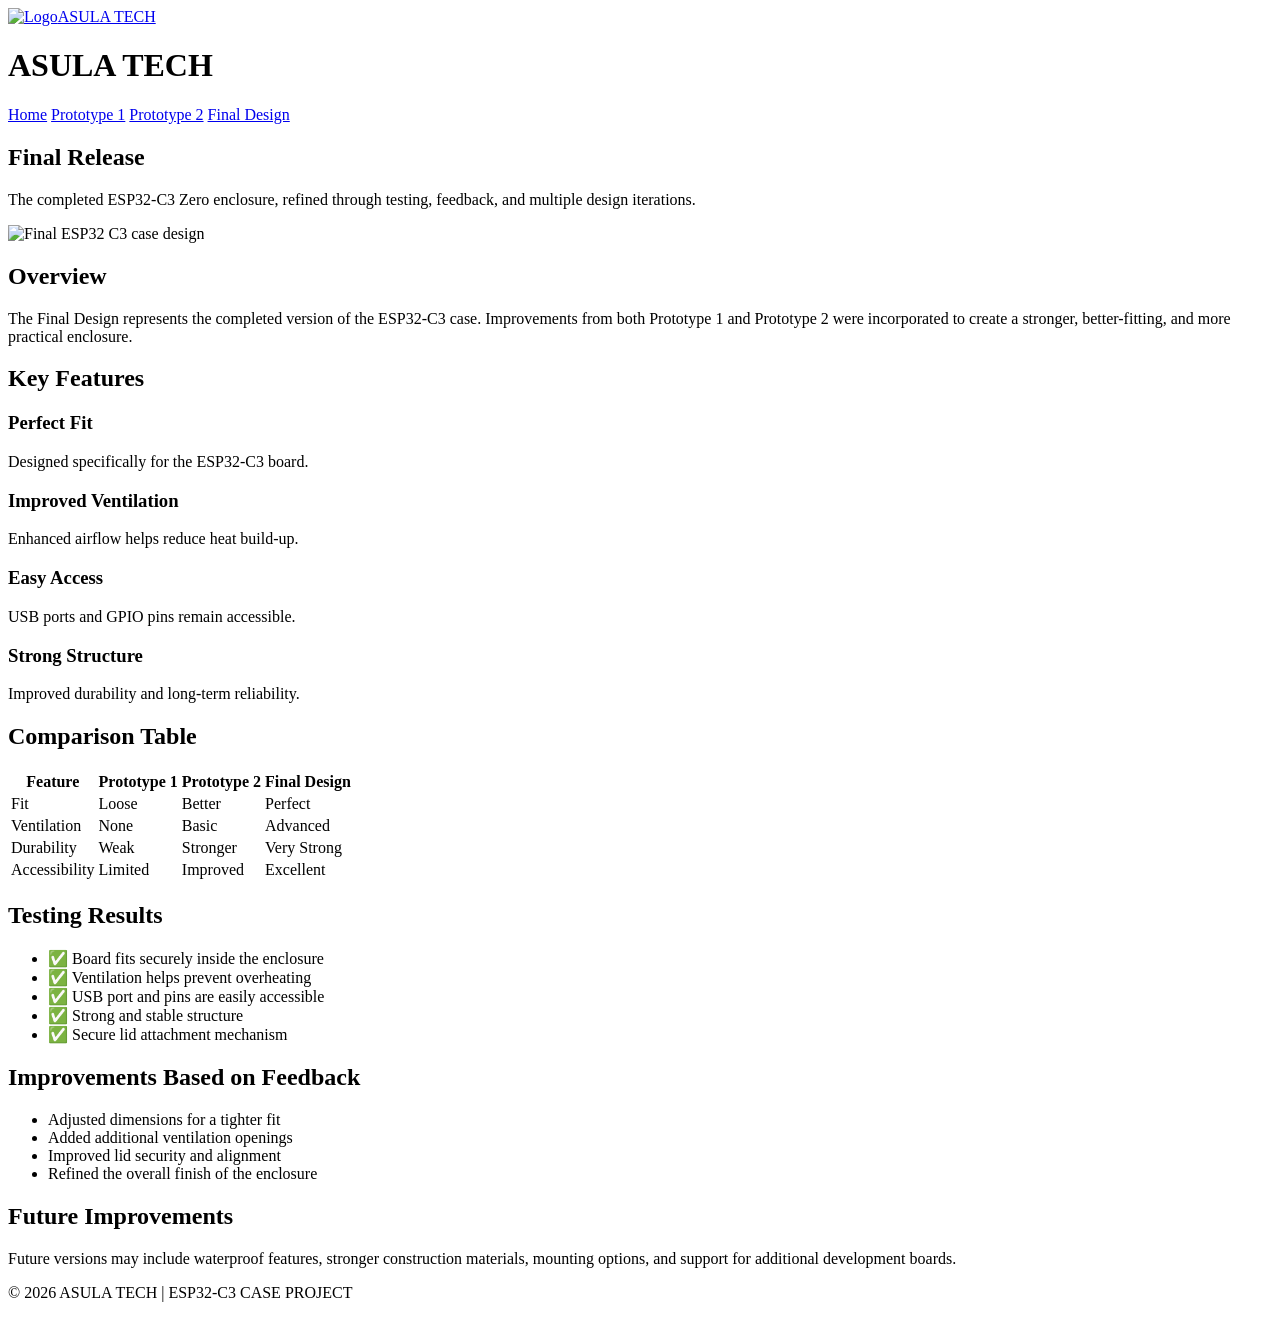
==== final.html @ 2a3a60ed "Add files via upload" ====
<!DOCTYPE html>

<html lang="en">
    <header>


        <a href="Index.html">

        <img src="Images/Logo.png" alt="Logo" width="120" 


        <h1>ASULA TECH</h1>

    </div>


<head>

    <meta charset="UTF-8">

    <meta name="viewport" content="width=device-width, initial-scale=1.0">

    <title>Final Release | ESP32-C3 Case Project</title>

    <link rel="stylesheet" href="style.css">

</head>


<body>


<div class="glow glow1"></div>

<div class="glow glow2"></div>


<header>


    <div class="logo-section">

        <a href="index.html">

         

        </a>

        <h1>ASULA TECH</h1>

    </div>


    <nav>

        <a href="index.html">Home</a>

        <a href="prototype1.html">Prototype 1</a>

        <a href="prototype2.html">Prototype 2</a>

        <a href="final.html">Final Design</a>

    </nav>


</header>


<section class="page-hero">


    <h2>Final Release</h2>


    <p>

        The completed ESP32-C3 Zero enclosure, refined through testing,

        feedback, and multiple design iterations.

    </p>


</section>


<main>


    <d


       

            main>
 
 
            <img src="images/final.png" alt="Final ESP32 C3 case design" width="600" height="600">
        </div>


    </div>


    <div class="glass-card">


        <h2>Overview</h2>


        <p>

            The Final Design represents the completed version of the ESP32-C3

            case. Improvements from both Prototype 1 and Prototype 2 were

            incorporated to create a stronger, better-fitting, and more

            practical enclosure.

        </p>


    </div>


    <div class="glass-card">


        <h2>Key Features</h2>


        <div class="feature-grid">


            <div class="feature-box">

                <h3>Perfect Fit</h3>

                <p>Designed specifically for the ESP32-C3 board.</p>

            </div>


            <div class="feature-box">

                <h3>Improved Ventilation</h3>

                <p>Enhanced airflow helps reduce heat build-up.</p>

            </div>


            <div class="feature-box">

                <h3>Easy Access</h3>

                <p>USB ports and GPIO pins remain accessible.</p>

            </div>


            <div class="feature-box">

                <h3>Strong Structure</h3>

                <p>Improved durability and long-term reliability.</p>

            </div>


        </div>


    </div>


    <div class="glass-card">


        <h2>Comparison Table</h2>


        <table>

            <tr>

                <th>Feature</th>

                <th>Prototype 1</th>

                <th>Prototype 2</th>

                <th>Final Design</th>

            </tr>


            <tr>

                <td>Fit</td>

                <td>Loose</td>

                <td>Better</td>

                <td>Perfect</td>

            </tr>


            <tr>

                <td>Ventilation</td>

                <td>None</td>

                <td>Basic</td>

                <td>Advanced</td>

            </tr>


            <tr>

                <td>Durability</td>

                <td>Weak</td>

                <td>Stronger</td>

                <td>Very Strong</td>

            </tr>


            <tr>

                <td>Accessibility</td>

                <td>Limited</td>

                <td>Improved</td>

                <td>Excellent</td>

            </tr>

        </table>


    </div>


    <div class="glass-card">


        <h2>Testing Results</h2>


        <ul class="tech-list">

            <li>✅ Board fits securely inside the enclosure</li>

            <li>✅ Ventilation helps prevent overheating</li>

            <li>✅ USB port and pins are easily accessible</li>

            <li>✅ Strong and stable structure</li>

            <li>✅ Secure lid attachment mechanism</li>

        </ul>


    </div>


    <div class="glass-card">


        <h2>Improvements Based on Feedback</h2>


        <ul class="tech-list">

            <li>Adjusted dimensions for a tighter fit</li>

            <li>Added additional ventilation openings</li>

            <li>Improved lid security and alignment</li>

            <li>Refined the overall finish of the enclosure</li>

        </ul>


    </div>


    <div class="glass-card">


        <h2>Future Improvements</h2>


        <p>

            Future versions may include waterproof features, stronger

            construction materials, mounting options, and support for

            additional development boards.

        </p>


    </div>


</main>


<footer>

    <p>© 2026 ASULA TECH | ESP32-C3 CASE PROJECT</p>

</footer>


</body>

</html>
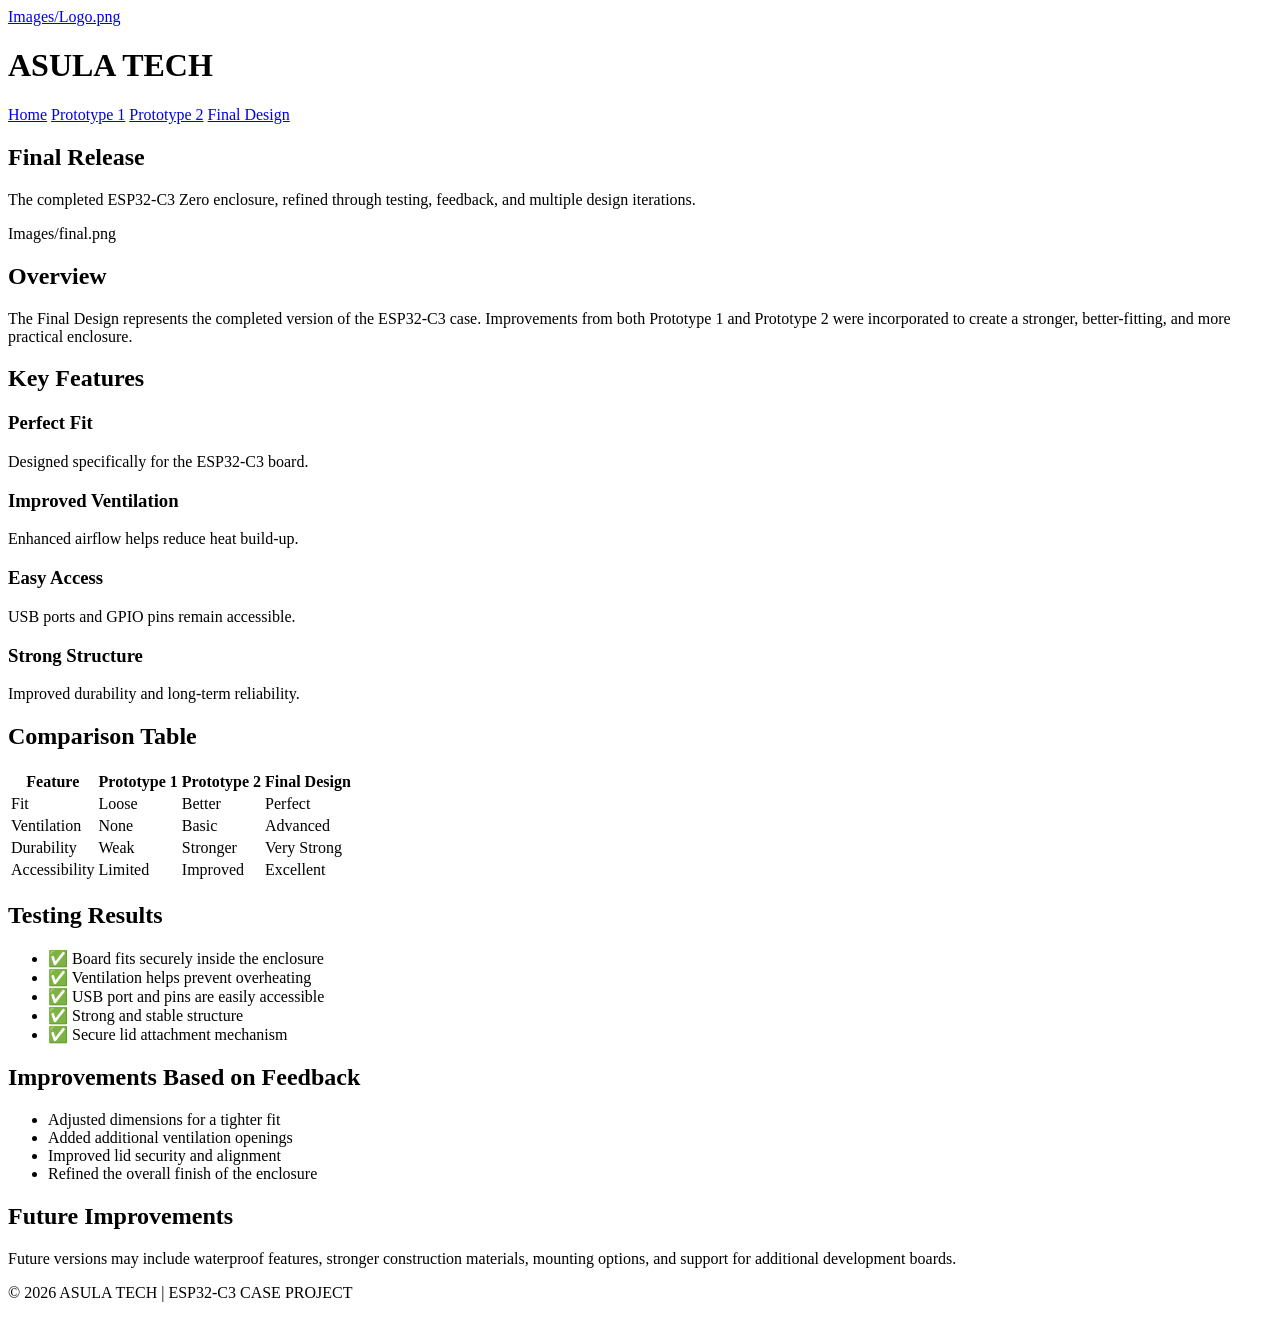
==== commit 1d319e6c: "Update final.html" ====
--- a/final.html
+++ b/final.html
@@ -1,335 +1,186 @@
 <!DOCTYPE html>
-
 <html lang="en">
-    <header>
-
-
-        <a href="Index.html">
-
-        <img src="Images/Logo.png" alt="Logo" width="120" 
-
-
-        <h1>ASULA TECH</h1>
-
-    </div>
-
 
 <head>
-
     <meta charset="UTF-8">
-
     <meta name="viewport" content="width=device-width, initial-scale=1.0">
-
     <title>Final Release | ESP32-C3 Case Project</title>
-
     <link rel="stylesheet" href="style.css">
-
 </head>
-
 
 <body>
 
+    <div class="glow glow1"></div>
+    <div class="glow glow2"></div>
 
-<div class="glow glow1"></div>
+    <header>
 
-<div class="glow glow2"></div>
-
-
-<header>
-
-
-    <div class="logo-section">
-
-        <a href="index.html">
-
-         
-
-        </a>
-
-        <h1>ASULA TECH</h1>
-
-    </div>
-
-
-    <nav>
-
-        <a href="index.html">Home</a>
-
-        <a href="prototype1.html">Prototype 1</a>
-
-        <a href="prototype2.html">Prototype 2</a>
-
-        <a href="final.html">Final Design</a>
-
-    </nav>
-
-
-</header>
-
-
-<section class="page-hero">
-
-
-    <h2>Final Release</h2>
-
-
-    <p>
-
-        The completed ESP32-C3 Zero enclosure, refined through testing,
-
-        feedback, and multiple design iterations.
-
-    </p>
-
-
-</section>
-
-
-<main>
-
-
-    <d
-
-
-       
-
-            main>
- 
- 
-            <img src="images/final.png" alt="Final ESP32 C3 case design" width="600" height="600">
+        <div class="logo-section">
+            <a href="index.html">
+                Images/Logo.png
+            </a>
+            <h1>ASULA TECH</h1>
         </div>
 
+        <nav>
+            <a href="index.html">Home</a>
+            <a href="prototype1.html">Prototype 1</a>
+            <a href="prototype2.html">Prototype 2</a>
+            <a href="final.html">Final Design</a>
+        </nav>
 
-    </div>
+    </header>
 
+    <section class="page-hero">
 
-    <div class="glass-card">
-
-
-        <h2>Overview</h2>
-
+        <h2>Final Release</h2>
 
         <p>
-
-            The Final Design represents the completed version of the ESP32-C3
-
-            case. Improvements from both Prototype 1 and Prototype 2 were
-
-            incorporated to create a stronger, better-fitting, and more
-
-            practical enclosure.
-
+            The completed ESP32-C3 Zero enclosure, refined through testing,
+            feedback, and multiple design iterations.
         </p>
 
+    </section>
 
-    </div>
+    <main>
 
+        <div class="glass-card">
 
-    <div class="glass-card">
+            Images/final.png
 
+        </div>
 
-        <h2>Key Features</h2>
+        <div class="glass-card">
 
+            <h2>Overview</h2>
 
-        <div class="feature-grid">
+            <p>
+                The Final Design represents the completed version of the ESP32-C3
+                case. Improvements from both Prototype 1 and Prototype 2 were
+                incorporated to create a stronger, better-fitting, and more
+                practical enclosure.
+            </p>
 
+        </div>
 
-            <div class="feature-box">
+        <div class="glass-card">
 
-                <h3>Perfect Fit</h3>
+            <h2>Key Features</h2>
 
-                <p>Designed specifically for the ESP32-C3 board.</p>
+            <div class="feature-grid">
+
+                <div class="feature-box">
+                    <h3>Perfect Fit</h3>
+                    <p>Designed specifically for the ESP32-C3 board.</p>
+                </div>
+
+                <div class="feature-box">
+                    <h3>Improved Ventilation</h3>
+                    <p>Enhanced airflow helps reduce heat build-up.</p>
+                </div>
+
+                <div class="feature-box">
+                    <h3>Easy Access</h3>
+                    <p>USB ports and GPIO pins remain accessible.</p>
+                </div>
+
+                <div class="feature-box">
+                    <h3>Strong Structure</h3>
+                    <p>Improved durability and long-term reliability.</p>
+                </div>
 
             </div>
 
+        </div>
 
-            <div class="feature-box">
+        <div class="glass-card">
 
-                <h3>Improved Ventilation</h3>
+            <h2>Comparison Table</h2>
 
-                <p>Enhanced airflow helps reduce heat build-up.</p>
+            <table>
+                <tr>
+                    <th>Feature</th>
+                    <th>Prototype 1</th>
+                    <th>Prototype 2</th>
+                    <th>Final Design</th>
+                </tr>
 
-            </div>
+                <tr>
+                    <td>Fit</td>
+                    <td>Loose</td>
+                    <td>Better</td>
+                    <td>Perfect</td>
+                </tr>
 
+                <tr>
+                    <td>Ventilation</td>
+                    <td>None</td>
+                    <td>Basic</td>
+                    <td>Advanced</td>
+                </tr>
 
-            <div class="feature-box">
+                <tr>
+                    <td>Durability</td>
+                    <td>Weak</td>
+                    <td>Stronger</td>
+                    <td>Very Strong</td>
+                </tr>
 
-                <h3>Easy Access</h3>
-
-                <p>USB ports and GPIO pins remain accessible.</p>
-
-            </div>
-
-
-            <div class="feature-box">
-
-                <h3>Strong Structure</h3>
-
-                <p>Improved durability and long-term reliability.</p>
-
-            </div>
-
+                <tr>
+                    <td>Accessibility</td>
+                    <td>Limited</td>
+                    <td>Improved</td>
+                    <td>Excellent</td>
+                </tr>
+            </table>
 
         </div>
 
+        <div class="glass-card">
 
-    </div>
+            <h2>Testing Results</h2>
 
+            <ul class="tech-list">
+                <li>✅ Board fits securely inside the enclosure</li>
+                <li>✅ Ventilation helps prevent overheating</li>
+                <li>✅ USB port and pins are easily accessible</li>
+                <li>✅ Strong and stable structure</li>
+                <li>✅ Secure lid attachment mechanism</li>
+            </ul>
 
-    <div class="glass-card">
+        </div>
 
+        <div class="glass-card">
 
-        <h2>Comparison Table</h2>
+            <h2>Improvements Based on Feedback</h2>
 
+            <ul class="tech-list">
+                <li>Adjusted dimensions for a tighter fit</li>
+                <li>Added additional ventilation openings</li>
+                <li>Improved lid security and alignment</li>
+                <li>Refined the overall finish of the enclosure</li>
+            </ul>
 
-        <table>
+        </div>
 
-            <tr>
+        <div class="glass-card">
 
-                <th>Feature</th>
+            <h2>Future Improvements</h2>
 
-                <th>Prototype 1</th>
+            <p>
+                Future versions may include waterproof features, stronger
+                construction materials, mounting options, and support for
+                additional development boards.
+            </p>
 
-                <th>Prototype 2</th>
+        </div>
 
-                <th>Final Design</th>
+    </main>
 
-            </tr>
-
-
-            <tr>
-
-                <td>Fit</td>
-
-                <td>Loose</td>
-
-                <td>Better</td>
-
-                <td>Perfect</td>
-
-            </tr>
-
-
-            <tr>
-
-                <td>Ventilation</td>
-
-                <td>None</td>
-
-                <td>Basic</td>
-
-                <td>Advanced</td>
-
-            </tr>
-
-
-            <tr>
-
-                <td>Durability</td>
-
-                <td>Weak</td>
-
-                <td>Stronger</td>
-
-                <td>Very Strong</td>
-
-            </tr>
-
-
-            <tr>
-
-                <td>Accessibility</td>
-
-                <td>Limited</td>
-
-                <td>Improved</td>
-
-                <td>Excellent</td>
-
-            </tr>
-
-        </table>
-
-
-    </div>
-
-
-    <div class="glass-card">
-
-
-        <h2>Testing Results</h2>
-
-
-        <ul class="tech-list">
-
-            <li>✅ Board fits securely inside the enclosure</li>
-
-            <li>✅ Ventilation helps prevent overheating</li>
-
-            <li>✅ USB port and pins are easily accessible</li>
-
-            <li>✅ Strong and stable structure</li>
-
-            <li>✅ Secure lid attachment mechanism</li>
-
-        </ul>
-
-
-    </div>
-
-
-    <div class="glass-card">
-
-
-        <h2>Improvements Based on Feedback</h2>
-
-
-        <ul class="tech-list">
-
-            <li>Adjusted dimensions for a tighter fit</li>
-
-            <li>Added additional ventilation openings</li>
-
-            <li>Improved lid security and alignment</li>
-
-            <li>Refined the overall finish of the enclosure</li>
-
-        </ul>
-
-
-    </div>
-
-
-    <div class="glass-card">
-
-
-        <h2>Future Improvements</h2>
-
-
-        <p>
-
-            Future versions may include waterproof features, stronger
-
-            construction materials, mounting options, and support for
-
-            additional development boards.
-
-        </p>
-
-
-    </div>
-
-
-</main>
-
-
-<footer>
-
-    <p>© 2026 ASULA TECH | ESP32-C3 CASE PROJECT</p>
-
-</footer>
-
+    <footer>
+        <p>© 2026 ASULA TECH | ESP32-C3 CASE PROJECT</p>
+    </footer>
 
 </body>
 
-</html>+</html>
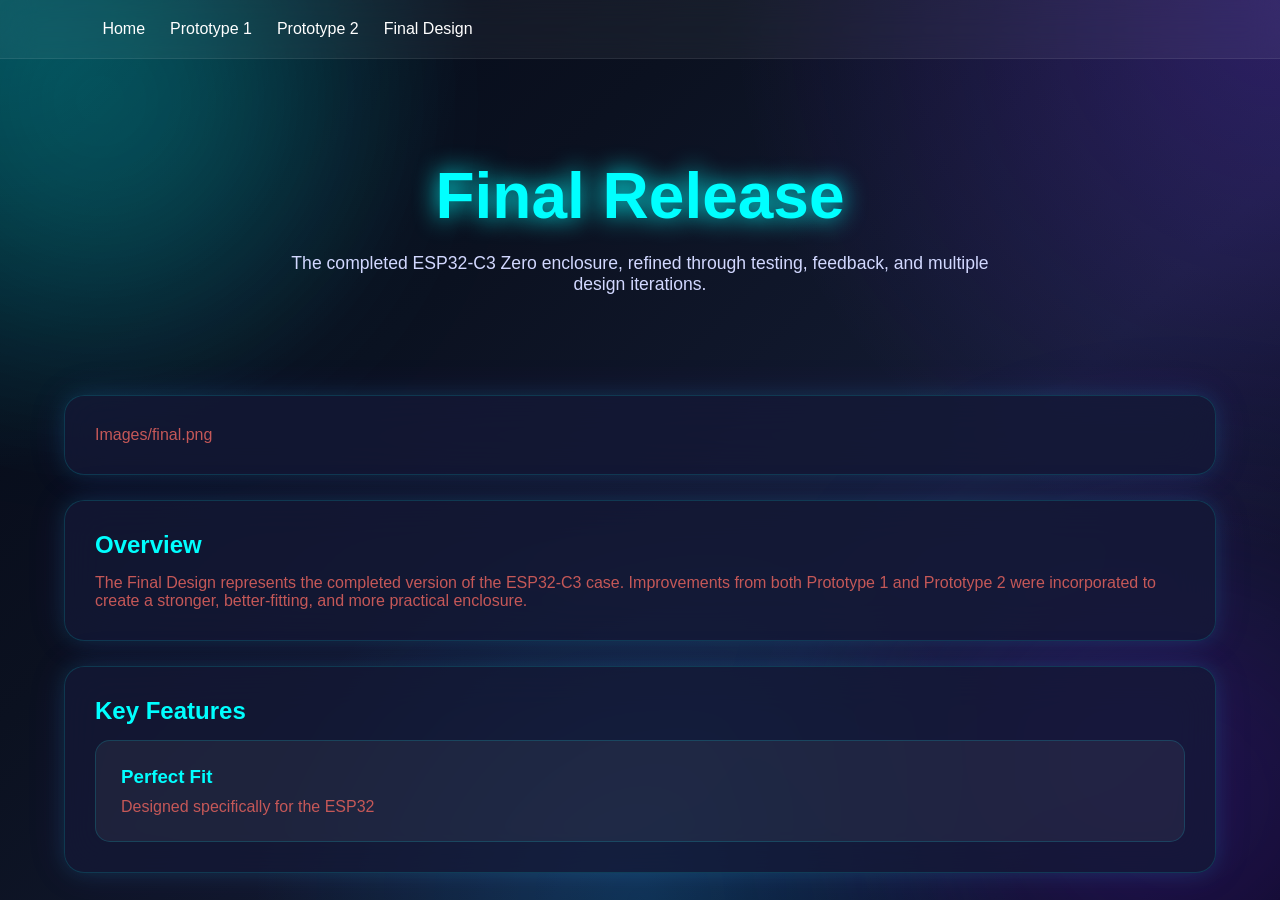
==== commit 068ef808: "Update final.html" ====
--- a/final.html
+++ b/final.html
@@ -45,9 +45,7 @@
     <main>
 
         <div class="glass-card">
-
             Images/final.png
-
         </div>
 
         <div class="glass-card">
@@ -71,116 +69,4 @@
 
                 <div class="feature-box">
                     <h3>Perfect Fit</h3>
-                    <p>Designed specifically for the ESP32-C3 board.</p>
-                </div>
-
-                <div class="feature-box">
-                    <h3>Improved Ventilation</h3>
-                    <p>Enhanced airflow helps reduce heat build-up.</p>
-                </div>
-
-                <div class="feature-box">
-                    <h3>Easy Access</h3>
-                    <p>USB ports and GPIO pins remain accessible.</p>
-                </div>
-
-                <div class="feature-box">
-                    <h3>Strong Structure</h3>
-                    <p>Improved durability and long-term reliability.</p>
-                </div>
-
-            </div>
-
-        </div>
-
-        <div class="glass-card">
-
-            <h2>Comparison Table</h2>
-
-            <table>
-                <tr>
-                    <th>Feature</th>
-                    <th>Prototype 1</th>
-                    <th>Prototype 2</th>
-                    <th>Final Design</th>
-                </tr>
-
-                <tr>
-                    <td>Fit</td>
-                    <td>Loose</td>
-                    <td>Better</td>
-                    <td>Perfect</td>
-                </tr>
-
-                <tr>
-                    <td>Ventilation</td>
-                    <td>None</td>
-                    <td>Basic</td>
-                    <td>Advanced</td>
-                </tr>
-
-                <tr>
-                    <td>Durability</td>
-                    <td>Weak</td>
-                    <td>Stronger</td>
-                    <td>Very Strong</td>
-                </tr>
-
-                <tr>
-                    <td>Accessibility</td>
-                    <td>Limited</td>
-                    <td>Improved</td>
-                    <td>Excellent</td>
-                </tr>
-            </table>
-
-        </div>
-
-        <div class="glass-card">
-
-            <h2>Testing Results</h2>
-
-            <ul class="tech-list">
-                <li>✅ Board fits securely inside the enclosure</li>
-                <li>✅ Ventilation helps prevent overheating</li>
-                <li>✅ USB port and pins are easily accessible</li>
-                <li>✅ Strong and stable structure</li>
-                <li>✅ Secure lid attachment mechanism</li>
-            </ul>
-
-        </div>
-
-        <div class="glass-card">
-
-            <h2>Improvements Based on Feedback</h2>
-
-            <ul class="tech-list">
-                <li>Adjusted dimensions for a tighter fit</li>
-                <li>Added additional ventilation openings</li>
-                <li>Improved lid security and alignment</li>
-                <li>Refined the overall finish of the enclosure</li>
-            </ul>
-
-        </div>
-
-        <div class="glass-card">
-
-            <h2>Future Improvements</h2>
-
-            <p>
-                Future versions may include waterproof features, stronger
-                construction materials, mounting options, and support for
-                additional development boards.
-            </p>
-
-        </div>
-
-    </main>
-
-    <footer>
-        <p>© 2026 ASULA TECH | ESP32-C3 CASE PROJECT</p>
-    </footer>
-
-</body>
-
-</html>
+                    <p>Designed specifically for the ESP32
--- a/style.css
+++ b/style.css
@@ -0,0 +1,794 @@
+
+
+
+/* =========================
+
+   RESET
+
+========================= */
+
+
+*{
+
+    margin:0;
+
+    padding:0;
+
+    box-sizing:border-box;
+
+}
+
+
+html{
+
+    scroll-behavior:smooth;
+
+}
+
+
+body{
+
+    font-family:'Poppins',sans-serif;
+
+    color:rgb(197, 88, 88);
+
+    min-height:100vh;
+
+    overflow-x:hidden;
+
+
+    background:
+
+        radial-gradient(circle at top left, rgba(0,255,255,0.22), transparent 30%),
+
+        radial-gradient(circle at top right, rgba(123,47,255,0.25), transparent 35%),
+
+        radial-gradient(circle at bottom center, rgba(0,170,255,0.18), transparent 35%),
+
+        linear-gradient(
+
+            135deg,
+
+            #050816,
+
+            #0b1120,
+
+            #141c34,
+
+            #050816
+
+        );
+
+}
+
+
+/* =========================
+
+   FLOATING GLOWS
+
+========================= */
+
+
+.glow{
+
+    position:fixed;
+
+    border-radius:50%;
+
+    filter:blur(120px);
+
+    z-index:-1;
+
+}
+
+
+.glow1{
+
+    width:400px;
+
+    height:400px;
+
+    background:#00ffff;
+
+    top:-100px;
+
+    left:-100px;
+
+    opacity:0.2;
+
+}
+
+
+.glow2{
+
+    width:500px;
+
+    height:500px;
+
+    background:#7b2fff;
+
+    right:-150px;
+
+    bottom:-150px;
+
+    opacity:0.2;
+
+}
+
+
+/* =========================
+
+   HEADER
+
+========================= */
+
+
+header{
+
+    display:flex;
+
+    justify-content:space-between;
+
+    align-items:center;
+
+    padding:20px 8%;
+
+
+    background:rgba(255,255,255,0.05);
+
+    backdrop-filter:blur(16px);
+
+
+    border-bottom:1px solid rgba(255,255,255,0.08);
+
+}
+
+
+header{
+    position: relative;
+}
+
+.logo-section{
+    position: absolute;
+    top: 10px;
+    left: 10020px;
+}
+
+header h1{
+
+    font-family:'Orbitron',sans-serif;
+
+    color:#00ffff;
+
+    letter-spacing:2px;
+
+}
+
+
+/* =========================
+
+   NAVIGATION
+
+========================= */
+
+
+nav{
+
+    display:flex;
+
+    gap:25px;
+
+}
+
+
+nav a{
+
+    color:white;
+
+    text-decoration:none;
+
+    font-weight:500;
+
+    transition:0.3s;
+
+}
+
+
+nav a:hover{
+
+    color:#00ffff;
+
+    text-shadow:0 0 15px #00ffff;
+
+}
+
+
+/* =========================
+
+   HERO
+
+========================= */
+
+
+.hero,
+
+.page-hero{
+
+    text-align:center;
+
+    padding:100px 10%;
+
+}
+
+
+.hero h2,
+
+.page-hero h2{
+
+    font-family:'Orbitron',sans-serif;
+
+    font-size:4rem;
+
+    color:#00ffff;
+
+    text-shadow:0 0 25px #00ffff;
+
+    margin-bottom:20px;
+
+}
+
+
+.hero p,
+
+.page-hero p{
+
+    max-width:750px;
+
+    margin:auto;
+
+    color:#d2d8ff;
+
+    font-size:1.1rem;
+
+}
+
+
+/* =========================
+
+   MAIN
+
+========================= */
+
+
+main{
+
+    width:90%;
+
+    max-width:1300px;
+
+    margin:auto;
+
+}
+
+
+/* =========================
+
+   GLASS CARDS
+
+========================= */
+
+
+.glass-card{
+
+    background:rgba(20,25,55,0.75);
+
+    backdrop-filter:blur(20px);
+
+
+    border-radius:20px;
+
+    padding:30px;
+
+    margin-bottom:25px;
+
+
+    border:1px solid rgba(0,255,255,0.15);
+
+
+    box-shadow:
+
+    0 0 20px rgba(0,255,255,0.12),
+
+    0 0 40px rgba(123,47,255,0.1);
+
+
+    transition:0.3s;
+
+}
+
+
+.glass-card:hover{
+
+    transform:translateY(-5px);
+
+}
+
+
+.glass-card h2{
+
+    color:#00ffff;
+
+    margin-bottom:15px;
+
+}
+
+
+/* =========================
+
+   CONTENT LAYOUT
+
+========================= */
+
+
+.content-layout{
+
+    display:grid;
+
+    grid-template-columns:65% 35%;
+
+    gap:30px;
+
+    align-items:start;
+
+}
+
+
+.prototype-grid{
+
+    display:grid;
+
+    grid-template-columns:1fr 1fr;
+
+    gap:30px;
+
+}
+
+
+/* =========================
+
+   TEXT
+
+========================= */
+
+
+.text-section p{
+
+    margin-bottom:20px;
+
+    line-height:1.8;
+
+}
+
+
+.text-section ul,
+
+.tech-list{
+
+    list-style:none;
+
+}
+
+
+.text-section li,
+
+.tech-list li{
+
+    padding:15px;
+
+    margin-bottom:12px;
+
+
+    background:rgba(255,255,255,0.05);
+
+
+    border-left:4px solid #00ffff;
+
+    border-radius:10px;
+
+}
+
+
+/* =========================
+
+   IMAGES
+
+========================= */
+
+
+.image-section{
+
+    display:flex;
+
+    justify-content:center;
+
+    align-items:center;
+
+}
+
+
+.image-section img,
+
+.image-card img{
+
+    width:100%;
+
+    max-width:500px;
+
+
+    border-radius:20px;
+
+
+    box-shadow:
+
+    0 0 20px rgba(0,255,255,0.15),
+
+    0 0 40px rgba(123,47,255,0.12);
+
+
+    transition:0.3s;
+
+}
+
+
+.image-section img:hover,
+
+.image-card img:hover{
+
+    transform:scale(1.03);
+
+}
+
+
+/* =========================
+
+   FEATURE BOXES
+
+========================= */
+
+
+.feature-grid{
+
+    display:grid;
+
+    grid-template-columns:repeat(auto-fit,minmax(220px,1fr));
+
+    gap:20px;
+
+}
+
+
+.feature-box{
+
+    background:rgba(255,255,255,0.05);
+
+
+    padding:25px;
+
+    border-radius:15px;
+
+
+    border:1px solid rgba(0,255,255,0.15);
+
+}
+
+
+.feature-box h3{
+
+    color:#00ffff;
+
+    margin-bottom:10px;
+
+}
+
+
+/* =========================
+
+   BUTTONS
+
+========================= */
+
+
+button,
+
+.btn{
+
+    display:inline-block;
+
+
+    padding:14px 28px;
+
+
+    border:none;
+
+    border-radius:30px;
+
+
+    color:white;
+
+    text-decoration:none;
+
+
+    cursor:pointer;
+
+
+    background:
+
+    linear-gradient(
+
+        90deg,
+
+        #00ffff,
+
+        #7b2fff
+
+    );
+
+
+    transition:0.3s;
+
+}
+
+
+button:hover,
+
+.btn:hover{
+
+    box-shadow:0 0 25px #00ffff;
+
+}
+
+
+/* =========================
+
+   FORMS
+
+========================= */
+
+
+form{
+
+    display:flex;
+
+    flex-direction:column;
+
+    gap:15px;
+
+}
+
+
+input,
+
+textarea{
+
+    width:100%;
+
+    padding:15px;
+
+
+    border:none;
+
+    border-radius:12px;
+
+
+    color:white;
+
+
+    background:rgba(255,255,255,0.08);
+
+}
+
+
+input:focus,
+
+textarea:focus{
+
+    outline:1px solid #00ffff;
+
+}
+
+
+/* =========================
+
+   TABLES
+
+========================= */
+
+
+table{
+
+    width:100%;
+
+    border-collapse:collapse;
+
+    margin-top:20px;
+
+}
+
+
+table th{
+
+    background:rgba(0,255,255,0.15);
+
+    color:#00ffff;
+
+}
+
+
+table th,
+
+table td{
+
+    padding:15px;
+
+    text-align:center;
+
+    border:1px solid rgba(255,255,255,0.1);
+
+}
+
+
+table tr:hover{
+
+    background:rgba(255,255,255,0.05);
+
+}
+
+
+/* =========================
+
+   PROGRESS BAR
+
+========================= */
+
+
+.progress-container{
+
+    margin-top:20px;
+
+}
+
+
+.progress-label{
+
+    margin-bottom:10px;
+
+    color:#00ffff;
+
+}
+
+
+.progress-bar{
+
+    height:14px;
+
+    width:100%;
+
+
+    background:rgba(255,255,255,0.08);
+
+
+    border-radius:30px;
+
+    overflow:hidden;
+
+}
+
+
+.progress-fill{
+
+    height:100%;
+
+
+    background:
+
+    linear-gradient(
+
+        90deg,
+
+        #00ffff,
+
+        #7b2fff
+
+    );
+
+
+    box-shadow:0 0 20px #00ffff;
+
+}
+
+
+/* =========================
+
+   FOOTER
+
+========================= */
+
+
+footer{
+
+    margin-top:50px;
+
+
+    background:rgba(255,255,255,0.05);
+
+
+    backdrop-filter:blur(12px);
+
+
+    text-align:center;
+
+
+    padding:25px;
+
+
+    color:#bdbdbd;
+
+}
+
+
+/* =========================
+
+   MOBILE
+
+========================= */
+
+
+@media(max-width:900px){
+
+
+    header{
+
+        flex-direction:column;
+
+        gap:20px;
+
+    }
+
+
+    nav{
+
+        flex-wrap:wrap;
+
+        justify-content:center;
+
+    }
+
+
+    .content-layout,
+
+    .prototype-grid{
+
+        grid-template-columns:1fr;
+
+    }
+
+
+    .hero h2,
+
+    .page-hero h2{
+
+        font-size:2.4rem;
+
+    }
+
+
+    .logo-section{
+
+        flex-direction:column;
+
+        text-align:center;
+
+    }
+
+}
+
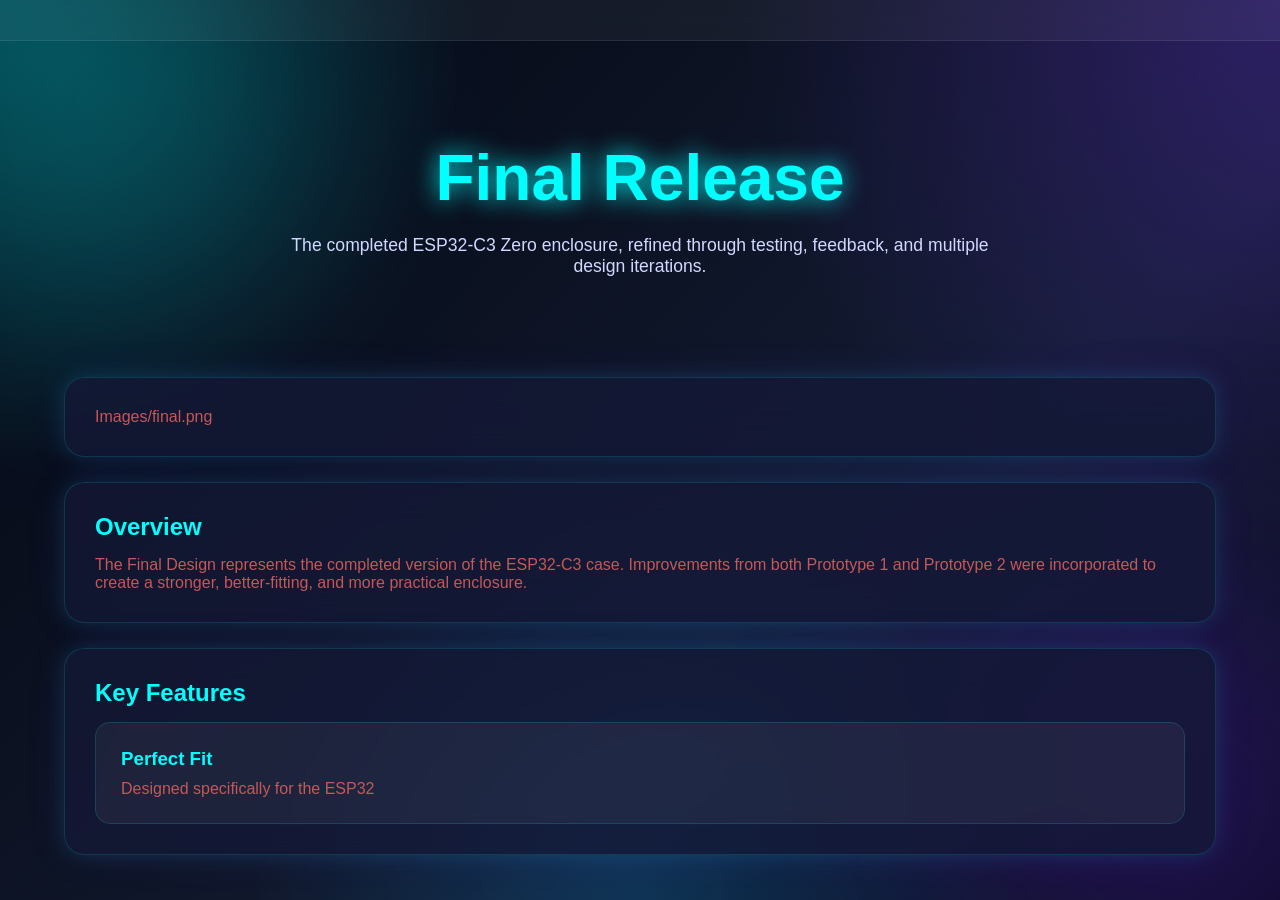
==== commit 3e8111b7: "Update final.html" ====
--- a/final.html
+++ b/final.html
@@ -17,7 +17,7 @@
 
         <div class="logo-section">
             <a href="index.html">
-                Images/Logo.png
+                <img src="Images/Logo.png" alt="Logo" width="120
             </a>
             <h1>ASULA TECH</h1>
         </div>
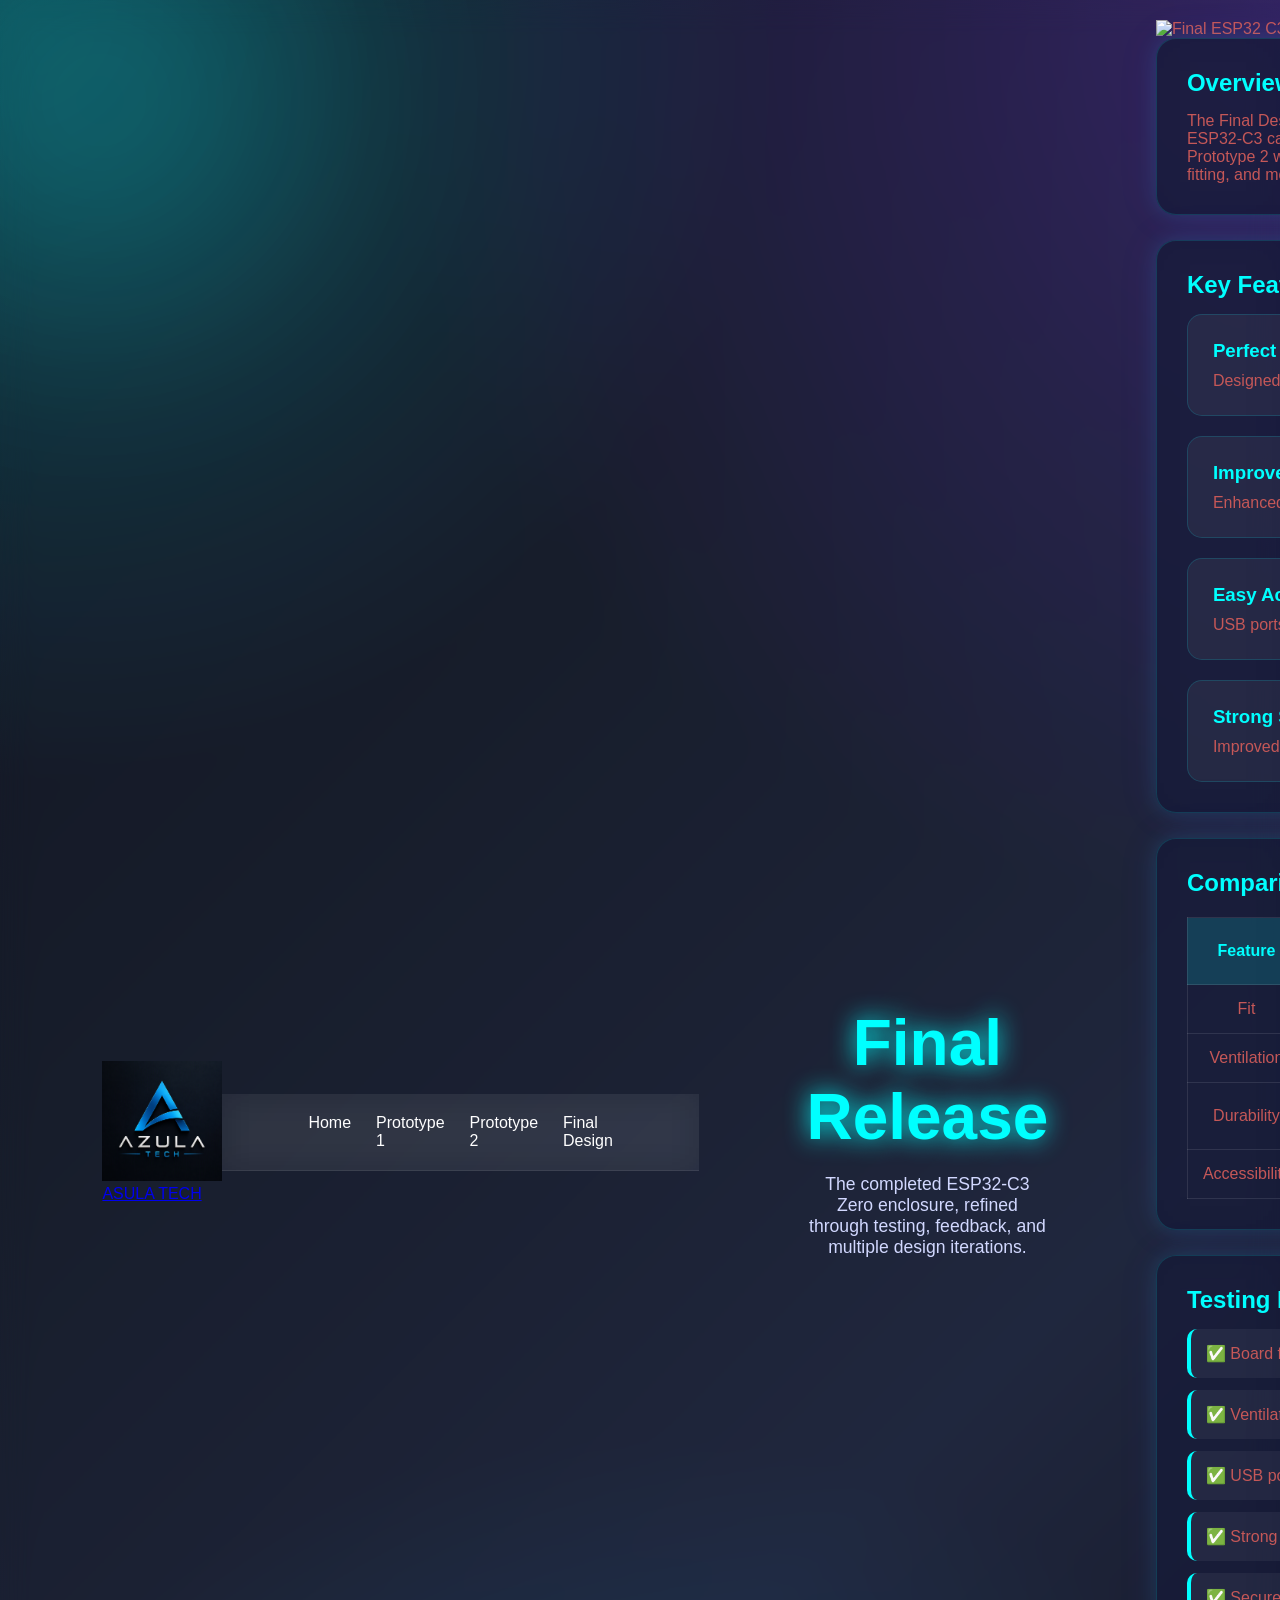
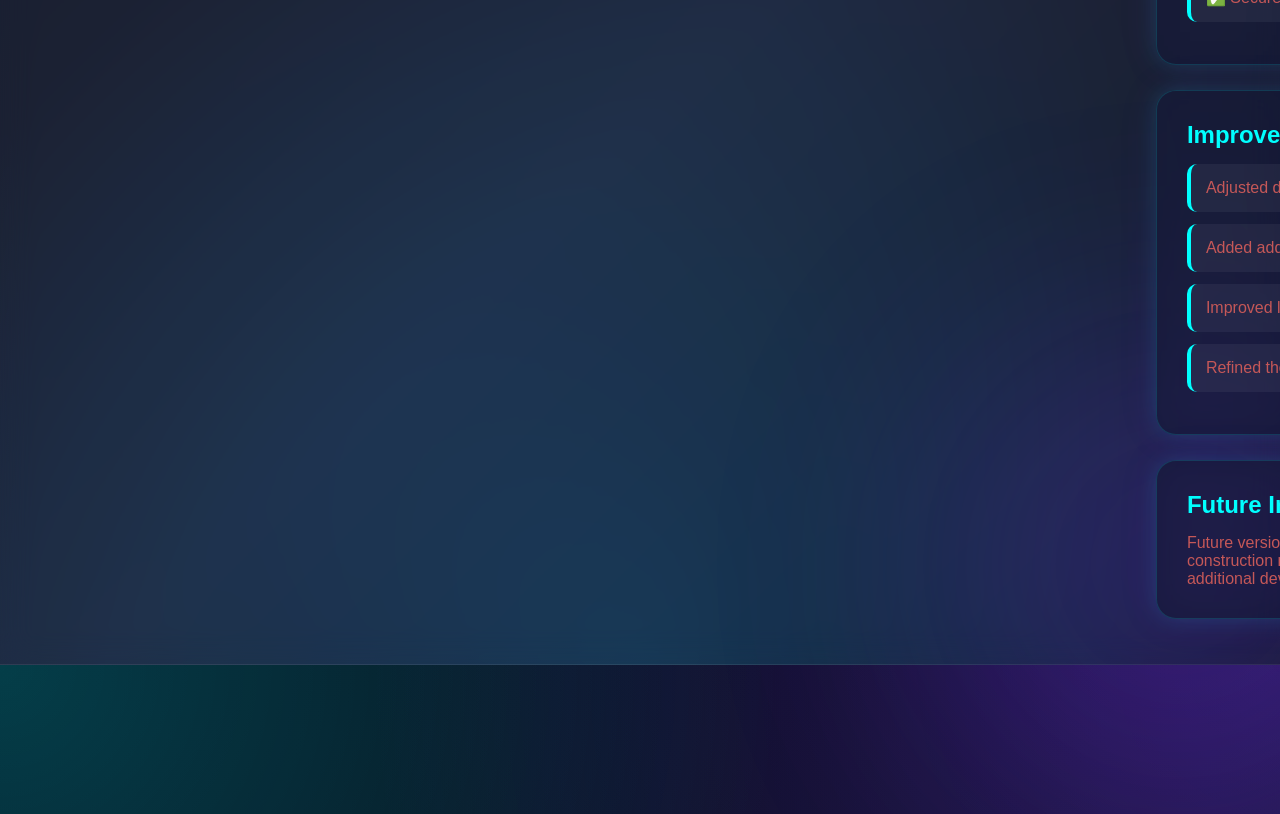
==== commit 746cabc6: "Add files via upload" ====
--- a/final.html
+++ b/final.html
@@ -1,72 +1,335 @@
 <!DOCTYPE html>
+
 <html lang="en">
+    <header>
+
+
+        <a href="Index.html">
+
+        <img src="Images/Logo.png" alt="Logo" width="120" 
+
+
+        <h1>ASULA TECH</h1>
+
+    </div>
+
 
 <head>
+
     <meta charset="UTF-8">
+
     <meta name="viewport" content="width=device-width, initial-scale=1.0">
+
     <title>Final Release | ESP32-C3 Case Project</title>
+
     <link rel="stylesheet" href="style.css">
+
 </head>
 
+
 <body>
 
-    <div class="glow glow1"></div>
-    <div class="glow glow2"></div>
-
-    <header>
-
-        <div class="logo-section">
-            <a href="index.html">
-                <img src="Images/Logo.png" alt="Logo" width="120
-            </a>
-            <h1>ASULA TECH</h1>
+
+<div class="glow glow1"></div>
+
+<div class="glow glow2"></div>
+
+
+<header>
+
+
+    <div class="logo-section">
+
+        <a href="index.html">
+
+         
+
+        </a>
+
+        <h1>ASULA TECH</h1>
+
+    </div>
+
+
+    <nav>
+
+        <a href="index.html">Home</a>
+
+        <a href="prototype1.html">Prototype 1</a>
+
+        <a href="prototype2.html">Prototype 2</a>
+
+        <a href="final.html">Final Design</a>
+
+    </nav>
+
+
+</header>
+
+
+<section class="page-hero">
+
+
+    <h2>Final Release</h2>
+
+
+    <p>
+
+        The completed ESP32-C3 Zero enclosure, refined through testing,
+
+        feedback, and multiple design iterations.
+
+    </p>
+
+
+</section>
+
+
+<main>
+
+
+    <d
+
+
+       
+
+            main>
+ 
+ 
+            <img src="images/final.png" alt="Final ESP32 C3 case design" width="600" height="600">
         </div>
 
-        <nav>
-            <a href="index.html">Home</a>
-            <a href="prototype1.html">Prototype 1</a>
-            <a href="prototype2.html">Prototype 2</a>
-            <a href="final.html">Final Design</a>
-        </nav>
-
-    </header>
-
-    <section class="page-hero">
-
-        <h2>Final Release</h2>
+
+    </div>
+
+
+    <div class="glass-card">
+
+
+        <h2>Overview</h2>
+
 
         <p>
-            The completed ESP32-C3 Zero enclosure, refined through testing,
-            feedback, and multiple design iterations.
+
+            The Final Design represents the completed version of the ESP32-C3
+
+            case. Improvements from both Prototype 1 and Prototype 2 were
+
+            incorporated to create a stronger, better-fitting, and more
+
+            practical enclosure.
+
         </p>
 
-    </section>
-
-    <main>
-
-        <div class="glass-card">
-            Images/final.png
+
+    </div>
+
+
+    <div class="glass-card">
+
+
+        <h2>Key Features</h2>
+
+
+        <div class="feature-grid">
+
+
+            <div class="feature-box">
+
+                <h3>Perfect Fit</h3>
+
+                <p>Designed specifically for the ESP32-C3 board.</p>
+
+            </div>
+
+
+            <div class="feature-box">
+
+                <h3>Improved Ventilation</h3>
+
+                <p>Enhanced airflow helps reduce heat build-up.</p>
+
+            </div>
+
+
+            <div class="feature-box">
+
+                <h3>Easy Access</h3>
+
+                <p>USB ports and GPIO pins remain accessible.</p>
+
+            </div>
+
+
+            <div class="feature-box">
+
+                <h3>Strong Structure</h3>
+
+                <p>Improved durability and long-term reliability.</p>
+
+            </div>
+
+
         </div>
 
-        <div class="glass-card">
-
-            <h2>Overview</h2>
-
-            <p>
-                The Final Design represents the completed version of the ESP32-C3
-                case. Improvements from both Prototype 1 and Prototype 2 were
-                incorporated to create a stronger, better-fitting, and more
-                practical enclosure.
-            </p>
-
-        </div>
-
-        <div class="glass-card">
-
-            <h2>Key Features</h2>
-
-            <div class="feature-grid">
-
-                <div class="feature-box">
-                    <h3>Perfect Fit</h3>
-                    <p>Designed specifically for the ESP32
+
+    </div>
+
+
+    <div class="glass-card">
+
+
+        <h2>Comparison Table</h2>
+
+
+        <table>
+
+            <tr>
+
+                <th>Feature</th>
+
+                <th>Prototype 1</th>
+
+                <th>Prototype 2</th>
+
+                <th>Final Design</th>
+
+            </tr>
+
+
+            <tr>
+
+                <td>Fit</td>
+
+                <td>Loose</td>
+
+                <td>Better</td>
+
+                <td>Perfect</td>
+
+            </tr>
+
+
+            <tr>
+
+                <td>Ventilation</td>
+
+                <td>None</td>
+
+                <td>Basic</td>
+
+                <td>Advanced</td>
+
+            </tr>
+
+
+            <tr>
+
+                <td>Durability</td>
+
+                <td>Weak</td>
+
+                <td>Stronger</td>
+
+                <td>Very Strong</td>
+
+            </tr>
+
+
+            <tr>
+
+                <td>Accessibility</td>
+
+                <td>Limited</td>
+
+                <td>Improved</td>
+
+                <td>Excellent</td>
+
+            </tr>
+
+        </table>
+
+
+    </div>
+
+
+    <div class="glass-card">
+
+
+        <h2>Testing Results</h2>
+
+
+        <ul class="tech-list">
+
+            <li>✅ Board fits securely inside the enclosure</li>
+
+            <li>✅ Ventilation helps prevent overheating</li>
+
+            <li>✅ USB port and pins are easily accessible</li>
+
+            <li>✅ Strong and stable structure</li>
+
+            <li>✅ Secure lid attachment mechanism</li>
+
+        </ul>
+
+
+    </div>
+
+
+    <div class="glass-card">
+
+
+        <h2>Improvements Based on Feedback</h2>
+
+
+        <ul class="tech-list">
+
+            <li>Adjusted dimensions for a tighter fit</li>
+
+            <li>Added additional ventilation openings</li>
+
+            <li>Improved lid security and alignment</li>
+
+            <li>Refined the overall finish of the enclosure</li>
+
+        </ul>
+
+
+    </div>
+
+
+    <div class="glass-card">
+
+
+        <h2>Future Improvements</h2>
+
+
+        <p>
+
+            Future versions may include waterproof features, stronger
+
+            construction materials, mounting options, and support for
+
+            additional development boards.
+
+        </p>
+
+
+    </div>
+
+
+</main>
+
+
+<footer>
+
+    <p>© 2026 ASULA TECH | ESP32-C3 CASE PROJECT</p>
+
+</footer>
+
+
+</body>
+
+</html>
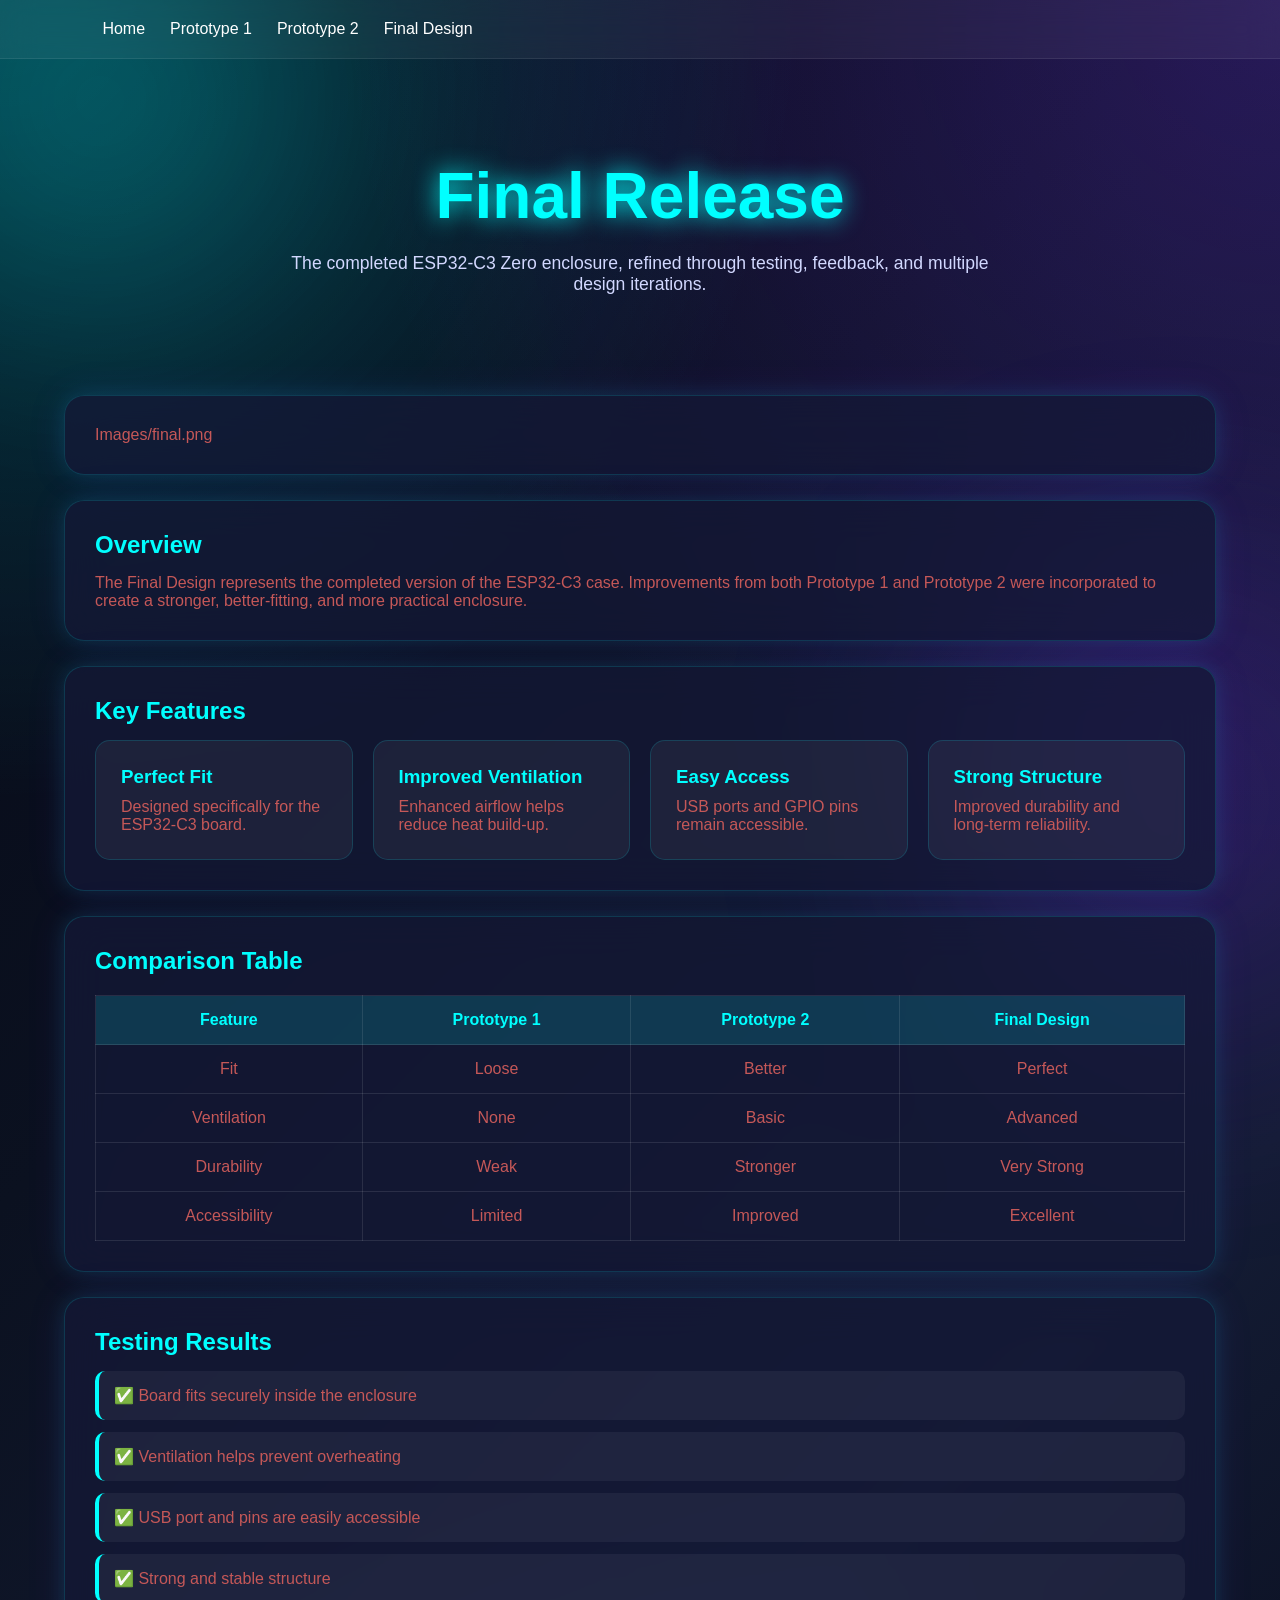
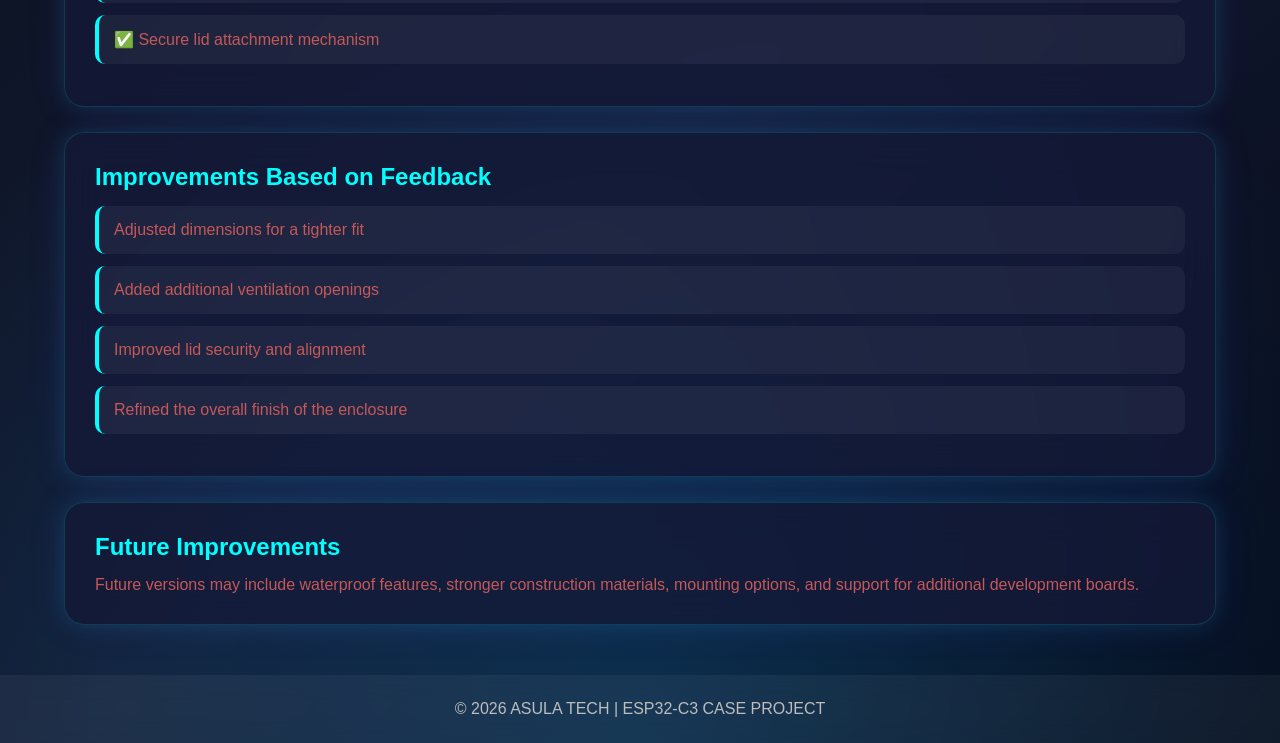
==== commit 34e1e089: "Update final.html" ====
--- a/final.html
+++ b/final.html
@@ -1,335 +1,185 @@
 <!DOCTYPE html>
-
 <html lang="en">
-    <header>
-
-
-        <a href="Index.html">
-
-        <img src="Images/Logo.png" alt="Logo" width="120" 
-
-
-        <h1>ASULA TECH</h1>
-
-    </div>
-
 
 <head>
-
     <meta charset="UTF-8">
-
     <meta name="viewport" content="width=device-width, initial-scale=1.0">
-
     <title>Final Release | ESP32-C3 Case Project</title>
-
     <link rel="stylesheet" href="style.css">
-
 </head>
-
 
 <body>
 
+    <div class="glow glow1"></div>
+    <div class="glow glow2"></div>
 
-<div class="glow glow1"></div>
+    <header>
 
-<div class="glow glow2"></div>
+        <div class="logo-section">
+            <a href="index.html">
+                Images/Logo.png
+            </a>
 
-
-<header>
-
-
-    <div class="logo-section">
-
-        <a href="index.html">
-
-         
-
-        </a>
-
-        <h1>ASULA TECH</h1>
-
-    </div>
-
-
-    <nav>
-
-        <a href="index.html">Home</a>
-
-        <a href="prototype1.html">Prototype 1</a>
-
-        <a href="prototype2.html">Prototype 2</a>
-
-        <a href="final.html">Final Design</a>
-
-    </nav>
-
-
-</header>
-
-
-<section class="page-hero">
-
-
-    <h2>Final Release</h2>
-
-
-    <p>
-
-        The completed ESP32-C3 Zero enclosure, refined through testing,
-
-        feedback, and multiple design iterations.
-
-    </p>
-
-
-</section>
-
-
-<main>
-
-
-    <d
-
-
-       
-
-            main>
- 
- 
-            <img src="images/final.png" alt="Final ESP32 C3 case design" width="600" height="600">
+            <h1>ASULA TECH</h1>
         </div>
 
+        <nav>
+            <a href="index.html">Home</a>
+            <a href="prototype1.html">Prototype 1</a>
+            <a href="prototype2.html">Prototype 2</a>
+            <a href="final.html">Final Design</a>
+        </nav>
 
-    </div>
+    </header>
 
+    <section class="page-hero">
 
-    <div class="glass-card">
-
-
-        <h2>Overview</h2>
-
+        <h2>Final Release</h2>
 
         <p>
-
-            The Final Design represents the completed version of the ESP32-C3
-
-            case. Improvements from both Prototype 1 and Prototype 2 were
-
-            incorporated to create a stronger, better-fitting, and more
-
-            practical enclosure.
-
+            The completed ESP32-C3 Zero enclosure, refined through testing,
+            feedback, and multiple design iterations.
         </p>
 
+    </section>
 
-    </div>
+    <main>
 
+        <div class="glass-card">
+            Images/final.png
+        </div>
 
-    <div class="glass-card">
+        <div class="glass-card">
 
+            <h2>Overview</h2>
 
-        <h2>Key Features</h2>
+            <p>
+                The Final Design represents the completed version of the ESP32-C3
+                case. Improvements from both Prototype 1 and Prototype 2 were
+                incorporated to create a stronger, better-fitting, and more
+                practical enclosure.
+            </p>
 
+        </div>
 
-        <div class="feature-grid">
+        <div class="glass-card">
 
+            <h2>Key Features</h2>
 
-            <div class="feature-box">
+            <div class="feature-grid">
 
-                <h3>Perfect Fit</h3>
+                <div class="feature-box">
+                    <h3>Perfect Fit</h3>
+                    <p>Designed specifically for the ESP32-C3 board.</p>
+                </div>
 
-                <p>Designed specifically for the ESP32-C3 board.</p>
+                <div class="feature-box">
+                    <h3>Improved Ventilation</h3>
+                    <p>Enhanced airflow helps reduce heat build-up.</p>
+                </div>
+
+                <div class="feature-box">
+                    <h3>Easy Access</h3>
+                    <p>USB ports and GPIO pins remain accessible.</p>
+                </div>
+
+                <div class="feature-box">
+                    <h3>Strong Structure</h3>
+                    <p>Improved durability and long-term reliability.</p>
+                </div>
 
             </div>
 
+        </div>
 
-            <div class="feature-box">
+        <div class="glass-card">
 
-                <h3>Improved Ventilation</h3>
+            <h2>Comparison Table</h2>
 
-                <p>Enhanced airflow helps reduce heat build-up.</p>
+            <table>
+                <tr>
+                    <th>Feature</th>
+                    <th>Prototype 1</th>
+                    <th>Prototype 2</th>
+                    <th>Final Design</th>
+                </tr>
 
-            </div>
+                <tr>
+                    <td>Fit</td>
+                    <td>Loose</td>
+                    <td>Better</td>
+                    <td>Perfect</td>
+                </tr>
 
+                <tr>
+                    <td>Ventilation</td>
+                    <td>None</td>
+                    <td>Basic</td>
+                    <td>Advanced</td>
+                </tr>
 
-            <div class="feature-box">
+                <tr>
+                    <td>Durability</td>
+                    <td>Weak</td>
+                    <td>Stronger</td>
+                    <td>Very Strong</td>
+                </tr>
 
-                <h3>Easy Access</h3>
-
-                <p>USB ports and GPIO pins remain accessible.</p>
-
-            </div>
-
-
-            <div class="feature-box">
-
-                <h3>Strong Structure</h3>
-
-                <p>Improved durability and long-term reliability.</p>
-
-            </div>
-
+                <tr>
+                    <td>Accessibility</td>
+                    <td>Limited</td>
+                    <td>Improved</td>
+                    <td>Excellent</td>
+                </tr>
+            </table>
 
         </div>
 
+        <div class="glass-card">
 
-    </div>
+            <h2>Testing Results</h2>
 
+            <ul class="tech-list">
+                <li>✅ Board fits securely inside the enclosure</li>
+                <li>✅ Ventilation helps prevent overheating</li>
+                <li>✅ USB port and pins are easily accessible</li>
+                <li>✅ Strong and stable structure</li>
+                <li>✅ Secure lid attachment mechanism</li>
+            </ul>
 
-    <div class="glass-card">
+        </div>
 
+        <div class="glass-card">
 
-        <h2>Comparison Table</h2>
+            <h2>Improvements Based on Feedback</h2>
 
+            <ul class="tech-list">
+                <li>Adjusted dimensions for a tighter fit</li>
+                <li>Added additional ventilation openings</li>
+                <li>Improved lid security and alignment</li>
+                <li>Refined the overall finish of the enclosure</li>
+            </ul>
 
-        <table>
+        </div>
 
-            <tr>
+        <div class="glass-card">
 
-                <th>Feature</th>
+            <h2>Future Improvements</h2>
 
-                <th>Prototype 1</th>
+            <p>
+                Future versions may include waterproof features, stronger
+                construction materials, mounting options, and support for
+                additional development boards.
+            </p>
 
-                <th>Prototype 2</th>
+        </div>
 
-                <th>Final Design</th>
+    </main>
 
-            </tr>
-
-
-            <tr>
-
-                <td>Fit</td>
-
-                <td>Loose</td>
-
-                <td>Better</td>
-
-                <td>Perfect</td>
-
-            </tr>
-
-
-            <tr>
-
-                <td>Ventilation</td>
-
-                <td>None</td>
-
-                <td>Basic</td>
-
-                <td>Advanced</td>
-
-            </tr>
-
-
-            <tr>
-
-                <td>Durability</td>
-
-                <td>Weak</td>
-
-                <td>Stronger</td>
-
-                <td>Very Strong</td>
-
-            </tr>
-
-
-            <tr>
-
-                <td>Accessibility</td>
-
-                <td>Limited</td>
-
-                <td>Improved</td>
-
-                <td>Excellent</td>
-
-            </tr>
-
-        </table>
-
-
-    </div>
-
-
-    <div class="glass-card">
-
-
-        <h2>Testing Results</h2>
-
-
-        <ul class="tech-list">
-
-            <li>✅ Board fits securely inside the enclosure</li>
-
-            <li>✅ Ventilation helps prevent overheating</li>
-
-            <li>✅ USB port and pins are easily accessible</li>
-
-            <li>✅ Strong and stable structure</li>
-
-            <li>✅ Secure lid attachment mechanism</li>
-
-        </ul>
-
-
-    </div>
-
-
-    <div class="glass-card">
-
-
-        <h2>Improvements Based on Feedback</h2>
-
-
-        <ul class="tech-list">
-
-            <li>Adjusted dimensions for a tighter fit</li>
-
-            <li>Added additional ventilation openings</li>
-
-            <li>Improved lid security and alignment</li>
-
-            <li>Refined the overall finish of the enclosure</li>
-
-        </ul>
-
-
-    </div>
-
-
-    <div class="glass-card">
-
-
-        <h2>Future Improvements</h2>
-
-
-        <p>
-
-            Future versions may include waterproof features, stronger
-
-            construction materials, mounting options, and support for
-
-            additional development boards.
-
-        </p>
-
-
-    </div>
-
-
-</main>
-
-
-<footer>
-
-    <p>© 2026 ASULA TECH | ESP32-C3 CASE PROJECT</p>
-
-</footer>
-
+    <footer>
+        <p>© 2026 ASULA TECH | ESP32-C3 CASE PROJECT</p>
+    </footer>
 
 </body>
 
-</html>+</html>
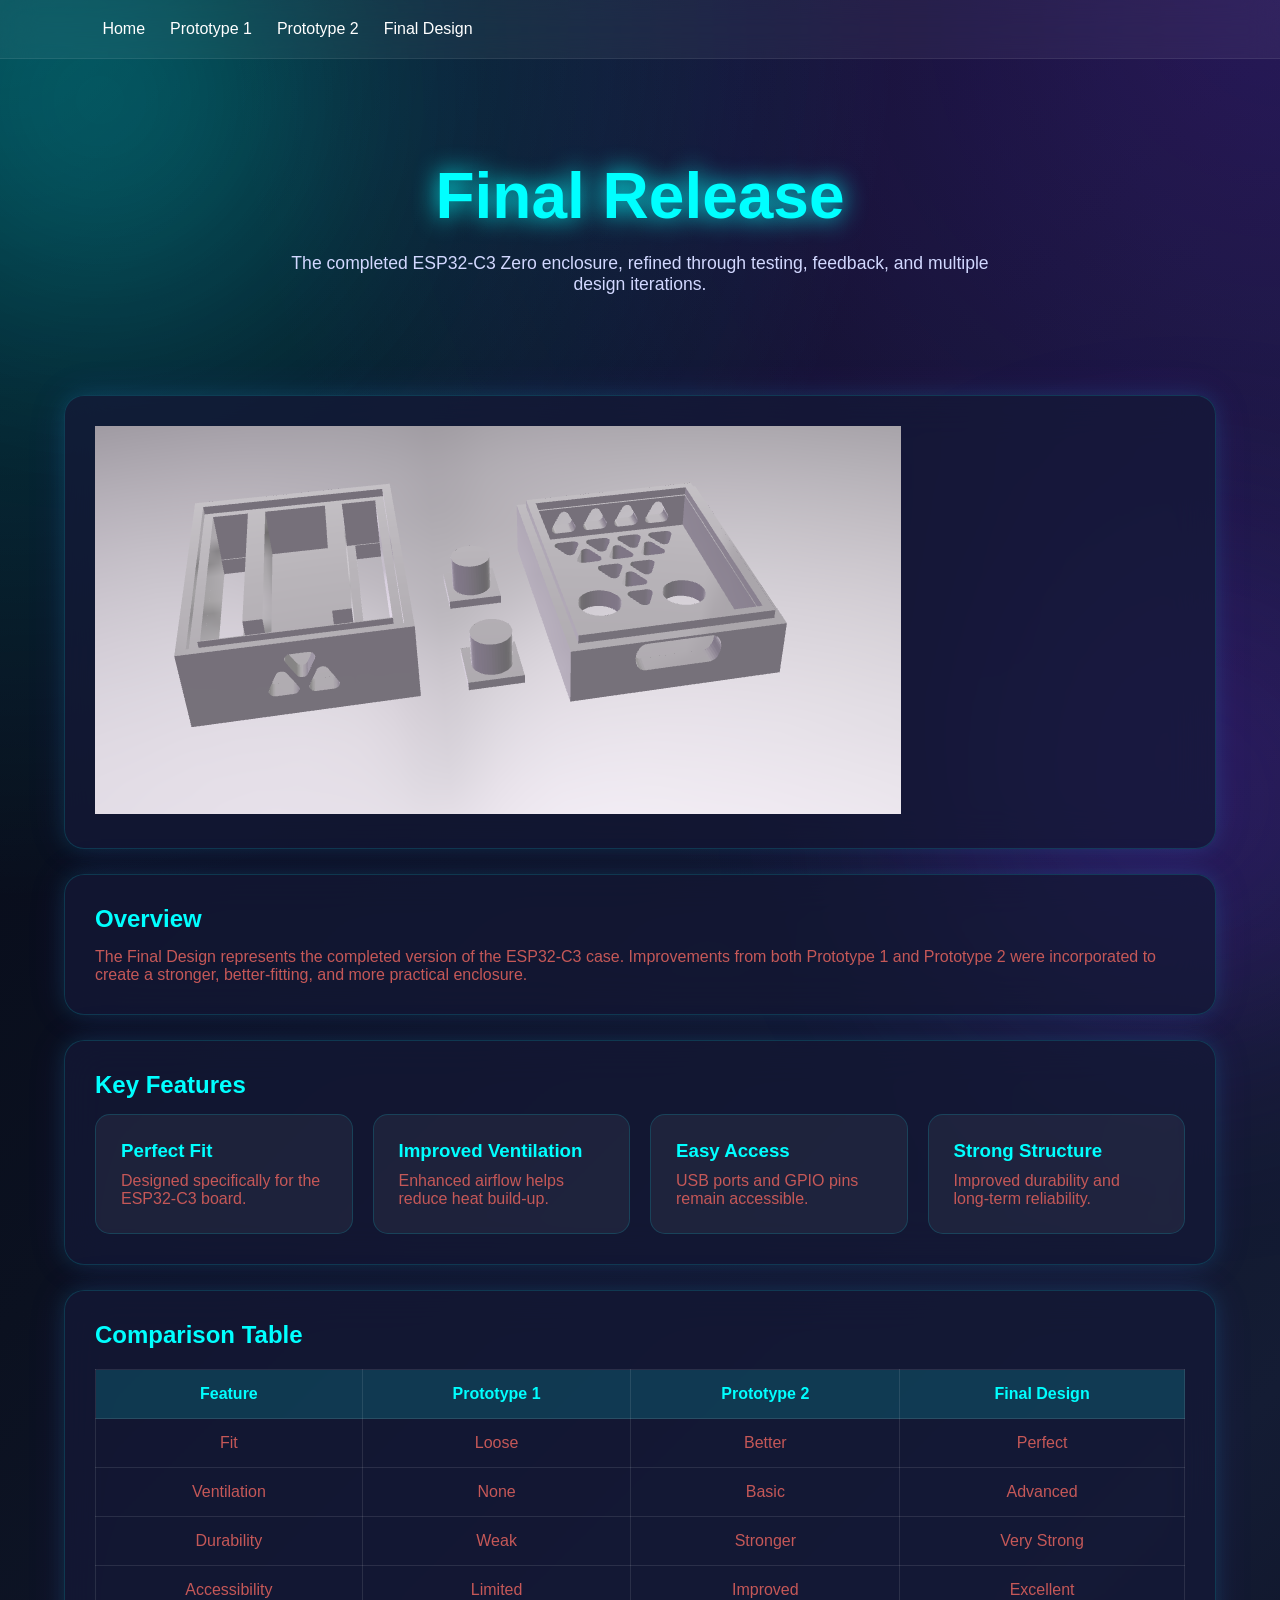
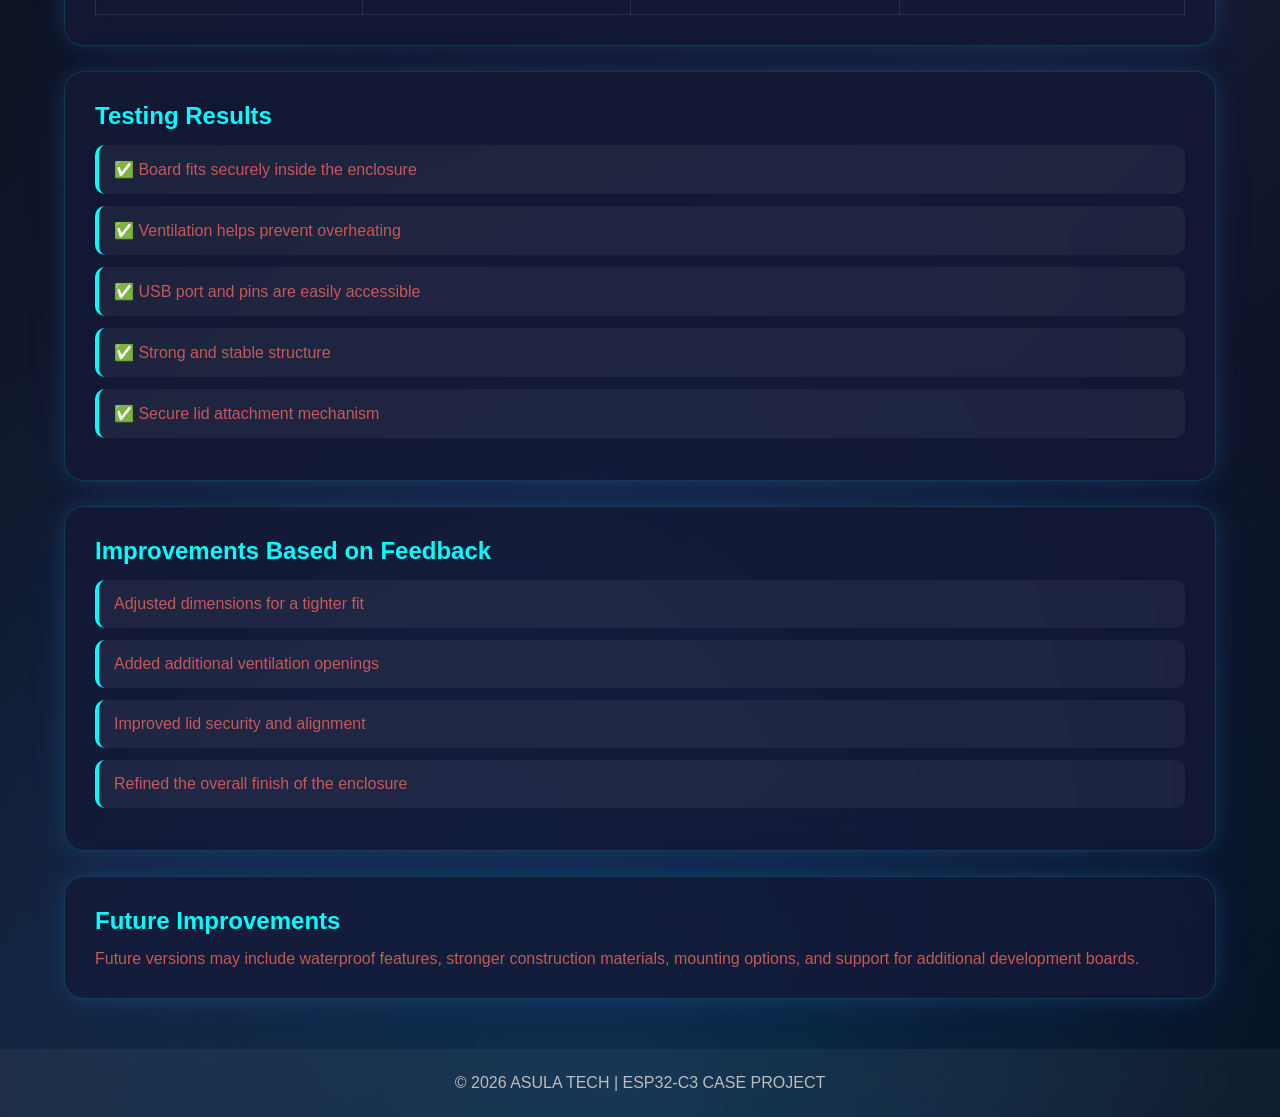
==== commit 6d9d1704: "Update final.html" ====
--- a/final.html
+++ b/final.html
@@ -15,13 +15,13 @@
 
     <header>
 
-        <div class="logo-section">
-            <a href="index.html">
-                Images/Logo.png
-            </a>
+<div class="logo-section">
+    <a href="index.html">
+        <img src="Images/Logo.png" alt="ASULA TECH Logo" class="logo">
+    </a>
 
-            <h1>ASULA TECH</h1>
-        </div>
+    <h1>ASULA TECH</h1>
+</div>
 
         <nav>
             <a href="index.html">Home</a>
@@ -45,9 +45,9 @@
 
     <main>
 
-        <div class="glass-card">
-            Images/final.png
-        </div>
+<div class="glass-card">
+    <img src="Images/final.png" alt="Final ESP32-C3 Case Design">
+</div>
 
         <div class="glass-card">
 
